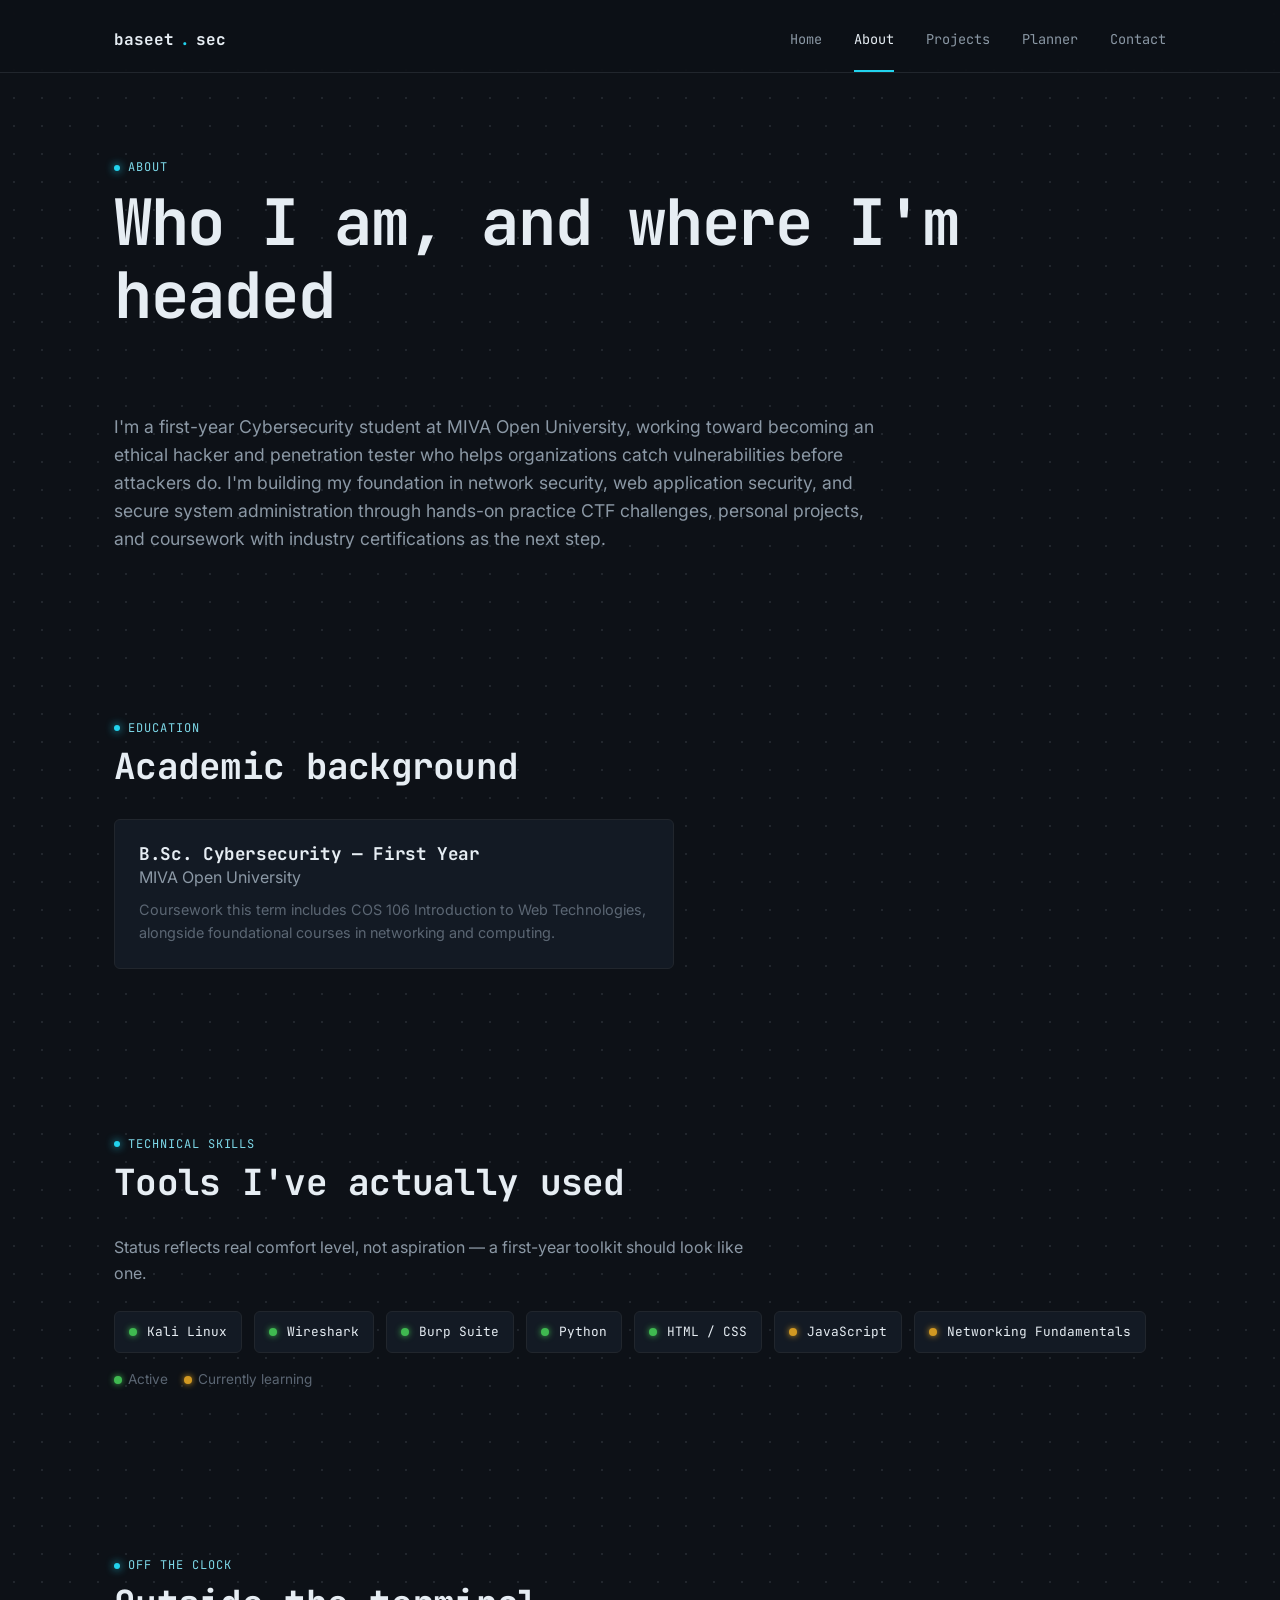
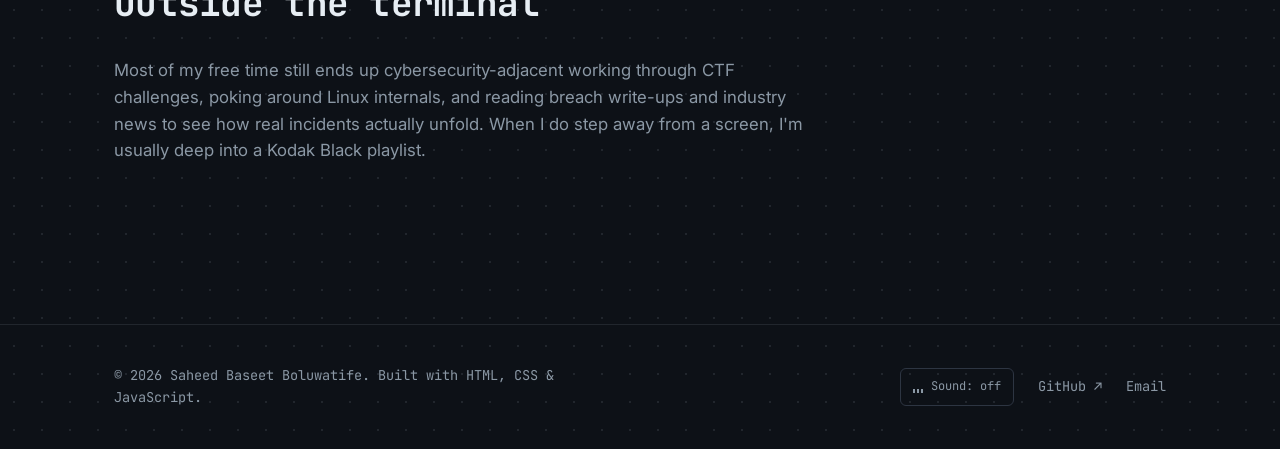
==== about.html @ b49e7299 "Initial commit: full portfolio site" ====
<!DOCTYPE html>
<html lang="en">
<head>
  <meta charset="UTF-8" />
  <meta name="viewport" content="width=device-width, initial-scale=1.0" />
  <title>About | Saheed Baseet Boluwatife</title>
  <meta name="description" content="Educational background, career goals, technical skills, and interests of Saheed Baseet Boluwatife." />
  <link rel="preconnect" href="https://fonts.googleapis.com" />
  <link rel="preconnect" href="https://fonts.gstatic.com" crossorigin />
  <link href="https://fonts.googleapis.com/css2?family=JetBrains+Mono:wght@400;500;700&family=Inter:wght@400;500;600&display=swap" rel="stylesheet" />
  <link rel="stylesheet" href="css/style.css" />
</head>
<body>

  <header class="site-header">
    <nav class="navbar container" aria-label="Primary">
      <a href="index.html" class="nav-brand">baseet<span class="brand-dot">.</span>sec</a>
      <button class="nav-toggle" aria-label="Toggle navigation menu" aria-expanded="false">
        <span></span><span></span><span></span>
      </button>
      <ul class="nav-links">
        <li><a href="index.html">Home</a></li>
        <li><a href="about.html" aria-current="page">About</a></li>
        <li><a href="projects.html">Projects</a></li>
        <li><a href="planner.html">Planner</a></li>
        <li><a href="contact.html">Contact</a></li>
      </ul>
    </nav>
  </header>

  <main>
    <!-- ============ PAGE HEADER ============ -->
    <section class="container reveal" style="padding-bottom: 0;">
      <p class="eyebrow">About</p>
      <h1>Who I am, and where I'm headed</h1>
    </section>

    <!-- ============ BIO ============ -->
    <section class="container reveal">
      <p style="font-size: 1.1rem; max-width: 70ch;">
        I'm a first-year Cybersecurity student at MIVA Open University, working toward becoming
        an ethical hacker and penetration tester who helps organizations catch vulnerabilities
        before attackers do. I'm building my foundation in network security, web application
        security, and secure system administration through hands-on practice CTF challenges,
        personal projects, and coursework with industry certifications as the next step.
      </p>
    </section>

    <!-- ============ EDUCATION ============ -->
    <section class="container reveal">
      <p class="eyebrow">Education</p>
      <h2>Academic background</h2>
      <div class="card" style="max-width: 560px;">
        <h3>B.Sc. Cybersecurity — First Year</h3>
        <p>MIVA Open University</p>
        <p style="margin-top: 8px; font-size: 0.9rem; color: var(--text-tertiary);">
          Coursework this term includes COS 106 Introduction to Web Technologies, alongside
          foundational courses in networking and computing.
        </p>
      </div>
    </section>

    <!-- ============ SKILLS ============ -->
    <section class="container reveal">
      <p class="eyebrow">Technical Skills</p>
      <h2>Tools I've actually used</h2>
      <p style="margin-bottom: 24px;">
        Status reflects real comfort level, not aspiration — a first-year toolkit should look
        like one.
      </p>
      <div class="skills-grid">
        <span class="status-chip"><span class="light light-active"></span>Kali Linux</span>
        <span class="status-chip"><span class="light light-active"></span>Wireshark</span>
        <span class="status-chip"><span class="light light-active"></span>Burp Suite</span>
        <span class="status-chip"><span class="light light-active"></span>Python</span>
        <span class="status-chip"><span class="light light-active"></span>HTML / CSS</span>
        <span class="status-chip"><span class="light light-learning"></span>JavaScript</span>
        <span class="status-chip"><span class="light light-learning"></span>Networking Fundamentals</span>
      </div>
      <p style="margin-top: 16px; font-size: 0.85rem; color: var(--text-tertiary);">
        <span class="light light-active" style="display:inline-block; width:8px; height:8px; border-radius:50%; margin-right:6px; vertical-align:middle;"></span>Active &nbsp;&nbsp;
        <span class="light light-learning" style="display:inline-block; width:8px; height:8px; border-radius:50%; margin-right:6px; vertical-align:middle;"></span>Currently learning
      </p>
    </section>

    <!-- ============ HOBBIES ============ -->
    <section class="container reveal">
      <p class="eyebrow">Off the Clock</p>
      <h2>Outside the terminal</h2>
      <p style="font-size: 1.05rem; max-width: 65ch;">
        Most of my free time still ends up cybersecurity-adjacent working through CTF
        challenges, poking around Linux internals, and reading breach write-ups and industry
        news to see how real incidents actually unfold. When I do step away from a screen,
        I'm usually deep into a Kodak Black playlist.
      </p>
    </section>
  </main>

  <footer class="site-footer">
    <div class="container footer-inner">
      <p class="footer-brand">&copy; 2026 Saheed Baseet Boluwatife. Built with HTML, CSS &amp; JavaScript.</p>
      <div class="footer-links">
        <button class="audio-toggle" data-audio-toggle type="button" aria-pressed="false">
          <span class="bars"><span></span><span></span><span></span></span>
          <span data-audio-label>Sound: off</span>
        </button>
        <a href="https://github.com/baseetsec" target="_blank" rel="noopener noreferrer">GitHub ↗</a>
        <a href="mailto:baseetboluwat@gmail.com">Email</a>
      </div>
    </div>
  </footer>

  <audio data-ambient-audio loop preload="none">
    <source src="assets/audio/ambient-terminal.mp3" type="audio/mpeg" />
  </audio>

  <script src="js/main.js"></script>
</body>
</html>
---- css/style.css ----
/* ==========================================================================
   COS 106 Term Project — Saheed Baseet Boluwatife
   Design system: SOC-analyst dashboard aesthetic
   One 8px spacing unit, one radius, one transition curve — used everywhere.
   ========================================================================== */

/* ---------- Reset ---------- */
*,
*::before,
*::after {
  box-sizing: border-box;
  margin: 0;
  padding: 0;
}

html {
  scroll-behavior: smooth;
  overflow-x: hidden;
}

@media (prefers-reduced-motion: reduce) {
  html {
    scroll-behavior: auto;
  }
  *,
  *::before,
  *::after {
    animation-duration: 0.01ms !important;
    animation-iteration-count: 1 !important;
    transition-duration: 0.01ms !important;
    scroll-behavior: auto !important;
  }
}

img {
  max-width: 100%;
  display: block;
}

a {
  color: inherit;
  text-decoration: none;
}

ul {
  list-style: none;
}

button {
  font: inherit;
  cursor: pointer;
  border: none;
  background: none;
}

input,
textarea {
  font: inherit;
}

/* ---------- Design tokens ---------- */
:root {
  --bg-primary: #0d1117;
  --bg-elevated: #131a24;
  --bg-elevated-hover: #182030;

  --accent: #22d3ee;
  --accent-dim: rgba(34, 211, 238, 0.2);
  --accent-faint: rgba(34, 211, 238, 0.08);
  --accent-text: #7dd8e8;

  --text-primary: #e6edf3;
  --text-secondary: #8b98a5;
  --text-tertiary: #5b6673;

  --severity-critical: #f85149;
  --severity-critical-bg: rgba(248, 81, 73, 0.12);
  --severity-high: #f0883e;
  --severity-high-bg: rgba(240, 136, 62, 0.12);
  --severity-medium: #d29922;
  --severity-medium-bg: rgba(210, 153, 34, 0.12);

  --border: #21262d;
  --border-hover: #2d3542;
  --radius: 6px;
  --unit: 8px;
  --transition: 200ms ease;

  --font-mono: 'JetBrains Mono', 'Space Mono', monospace;
  --font-sans: 'Inter', -apple-system, BlinkMacSystemFont, sans-serif;

  --max-width: 1100px;
}

/* ---------- Base ---------- */
body {
  background-color: var(--bg-primary);
  color: var(--text-primary);
  font-family: var(--font-sans);
  line-height: 1.6;
  min-height: 100vh;
  overflow-x: hidden;
  background-image: radial-gradient(var(--border) 1px, transparent 1px);
  background-size: 28px 28px;
}

a:focus-visible,
button:focus-visible,
input:focus-visible,
textarea:focus-visible {
  outline: 2px solid var(--accent);
  outline-offset: 2px;
  border-radius: 2px;
}

h1,
h2,
h3 {
  font-family: var(--font-mono);
  font-weight: 700;
  line-height: 1.15;
  letter-spacing: -0.02em;
}

h1 {
  font-size: clamp(2.5rem, 6vw, 4rem);
}

h2 {
  font-size: clamp(1.6rem, 3.5vw, 2.25rem);
  margin-bottom: calc(var(--unit) * 4);
}

h3 {
  font-size: 1.1rem;
}

p {
  color: var(--text-secondary);
  max-width: 65ch;
}

.container {
  max-width: var(--max-width);
  margin-inline: auto;
  padding-inline: calc(var(--unit) * 3);
}

section {
  padding-block: calc(var(--unit) * 10);
}

.eyebrow {
  font-family: var(--font-mono);
  font-size: 0.75rem;
  color: var(--accent-text);
  letter-spacing: 0.08em;
  text-transform: uppercase;
  display: inline-flex;
  align-items: center;
  gap: var(--unit);
  margin-bottom: var(--unit);
}

.eyebrow::before {
  content: '';
  width: 6px;
  height: 6px;
  border-radius: 50%;
  background: var(--accent);
  box-shadow: 0 0 8px var(--accent);
}

/* ---------- Buttons ---------- */
.btn {
  display: inline-flex;
  align-items: center;
  gap: var(--unit);
  font-family: var(--font-mono);
  font-size: 0.9rem;
  font-weight: 500;
  padding: calc(var(--unit) * 1.5) calc(var(--unit) * 3);
  border-radius: var(--radius);
  transition: all var(--transition);
  border: 1px solid transparent;
}

.btn-primary {
  background: var(--accent);
  color: var(--bg-primary);
}

.btn-primary:hover {
  box-shadow: 0 0 28px var(--accent-dim);
  transform: translateY(-2px) scale(1.02);
}

.btn-outline {
  border-color: var(--border-hover);
  color: var(--text-primary);
}

.btn-outline:hover {
  border-color: var(--accent);
  color: var(--accent-text);
  transform: translateY(-2px);
}

/* ---------- Nav ---------- */
.site-header {
  position: sticky;
  top: 0;
  z-index: 100;
  background: rgba(13, 17, 23, 0.85);
  backdrop-filter: blur(8px);
  border-bottom: 1px solid var(--border);
}

.navbar {
  display: flex;
  align-items: center;
  justify-content: space-between;
  padding-block: var(--unit) calc(var(--unit) * -1);
  height: calc(var(--unit) * 9);
}

.nav-brand {
  font-family: var(--font-mono);
  font-weight: 700;
  font-size: 1rem;
  color: var(--text-primary);
  display: flex;
  align-items: center;
  gap: calc(var(--unit) * 0.75);
}

.nav-brand .brand-dot {
  color: var(--accent);
}

.nav-toggle {
  display: none;
  flex-direction: column;
  gap: 5px;
  padding: var(--unit);
}

.nav-toggle span {
  width: 22px;
  height: 2px;
  background: var(--text-primary);
  transition: transform var(--transition), opacity var(--transition);
}

.nav-toggle[aria-expanded="true"] span:nth-child(1) {
  transform: translateY(7px) rotate(45deg);
}

.nav-toggle[aria-expanded="true"] span:nth-child(2) {
  opacity: 0;
}

.nav-toggle[aria-expanded="true"] span:nth-child(3) {
  transform: translateY(-7px) rotate(-45deg);
}

.nav-links {
  display: flex;
  gap: calc(var(--unit) * 4);
  font-family: var(--font-mono);
  font-size: 0.85rem;
}

.nav-links a {
  position: relative;
  padding-block: calc(var(--unit) * 3);
  color: var(--text-secondary);
  transition: color var(--transition);
}

.nav-links a::after {
  content: '';
  position: absolute;
  left: 0;
  bottom: 0;
  width: 100%;
  height: 2px;
  background: var(--accent);
  transform: scaleX(0);
  transform-origin: left;
  transition: transform var(--transition);
}

.nav-links a:hover,
.nav-links a[aria-current="page"] {
  color: var(--text-primary);
}

.nav-links a:hover::after,
.nav-links a[aria-current="page"]::after {
  transform: scaleX(1);
}

/* ---------- Hero ---------- */
.hero {
  position: relative;
  padding-block: calc(var(--unit) * 12) calc(var(--unit) * 10);
  display: grid;
  grid-template-columns: 1.2fr 0.8fr;
  gap: calc(var(--unit) * 6);
  align-items: center;
  overflow: visible;
}

.hero::before {
  content: '';
  position: absolute;
  top: -10%;
  left: 10%;
  width: 480px;
  height: 480px;
  background: radial-gradient(circle, var(--accent-faint) 0%, transparent 70%);
  pointer-events: none;
  z-index: -1;
}

.hero-text .eyebrow {
  margin-bottom: calc(var(--unit) * 2);
}

.hero-name {
  margin-bottom: var(--unit);
}

.hero-tagline {
  font-family: var(--font-mono);
  color: var(--accent-text);
  font-size: clamp(1rem, 2vw, 1.25rem);
  margin-bottom: calc(var(--unit) * 3);
  min-height: 1.5em;
}

.hero-tagline .cursor {
  display: inline-block;
  width: 0.55ch;
  background: var(--accent);
  margin-left: 2px;
  animation: blink 1s step-end infinite;
}

@keyframes blink {
  0%, 50% { opacity: 1; }
  51%, 100% { opacity: 0; }
}

.hero-bio {
  margin-bottom: calc(var(--unit) * 4);
  font-size: 1.05rem;
}

.hero-actions {
  display: flex;
  gap: calc(var(--unit) * 2);
  flex-wrap: wrap;
}

.hero-photo-frame {
  position: relative;
  border: 1px solid var(--border);
  border-radius: var(--radius);
  padding: calc(var(--unit) * 1.5);
  background: var(--bg-elevated);
  transition: transform var(--transition);
}

.hero-photo-frame:hover {
  transform: translateY(-4px);
}

.hero-photo-frame img {
  border-radius: calc(var(--radius) - 2px);
  aspect-ratio: 4 / 5;
  object-fit: cover;
  width: 100%;
}

.hero-photo-frame::before {
  content: '';
  position: absolute;
  inset: -1px;
  border-radius: var(--radius);
  border: 1px solid var(--accent-dim);
  pointer-events: none;
}

.photo-tag {
  position: absolute;
  bottom: calc(var(--unit) * 3);
  left: calc(var(--unit) * 3);
  background: rgba(13, 17, 23, 0.85);
  backdrop-filter: blur(4px);
  border: 1px solid var(--border-hover);
  border-radius: var(--radius);
  padding: calc(var(--unit) * 0.75) var(--unit);
  font-family: var(--font-mono);
  font-size: 0.7rem;
  color: var(--accent-text);
  display: flex;
  align-items: center;
  gap: calc(var(--unit) * 0.75);
}

.photo-tag .dot {
  width: 6px;
  height: 6px;
  border-radius: 50%;
  background: #3fb950;
}

/* ---------- Utility ---------- */
.sr-only {
  position: absolute;
  width: 1px;
  height: 1px;
  padding: 0;
  margin: -1px;
  overflow: hidden;
  clip: rect(0, 0, 0, 0);
  white-space: nowrap;
  border: 0;
}

/* ---------- Stats strip ---------- */
.stats-strip {
  display: grid;
  grid-template-columns: repeat(auto-fit, minmax(150px, 1fr));
  gap: calc(var(--unit) * 3);
  padding-block: calc(var(--unit) * 4) !important;
  border-top: 1px solid var(--border);
  border-bottom: 1px solid var(--border);
}

.stat-item {
  display: flex;
  flex-direction: column;
  gap: calc(var(--unit) * 0.5);
  text-align: center;
}

.stat-number {
  font-family: var(--font-mono);
  font-size: clamp(1.5rem, 3vw, 2rem);
  font-weight: 700;
  color: var(--accent);
}

.stat-label {
  font-family: var(--font-mono);
  font-size: 0.7rem;
  color: var(--text-secondary);
  text-transform: uppercase;
  letter-spacing: 0.04em;
}

/* ---------- Grids ---------- */
.focus-grid,
.services-grid {
  display: grid;
  grid-template-columns: repeat(auto-fit, minmax(220px, 1fr));
  gap: calc(var(--unit) * 3);
}

/* ---------- Tables (homepage preview + planner log) ---------- */
.preview-table {
  width: 100%;
  border-collapse: collapse;
  font-size: 0.9rem;
  border: 1px solid var(--border);
  border-radius: var(--radius);
  overflow: hidden;
}

.preview-table th,
.preview-table td {
  text-align: left;
  padding: calc(var(--unit) * 1.75) calc(var(--unit) * 2);
  border-bottom: 1px solid var(--border);
}

.preview-table th {
  font-family: var(--font-mono);
  font-size: 0.75rem;
  text-transform: uppercase;
  letter-spacing: 0.05em;
  color: var(--text-secondary);
  background: var(--bg-elevated);
}

.preview-table tbody tr {
  background: var(--bg-primary);
  transition: background var(--transition);
}

.preview-table tbody tr:hover {
  background: var(--bg-elevated);
}

.preview-table tbody tr:last-child td {
  border-bottom: none;
}

@media (max-width: 640px) {
  .preview-table {
    font-size: 0.8rem;
  }
  .preview-table th,
  .preview-table td {
    padding: var(--unit) calc(var(--unit) * 1.25);
  }
}

/* ---------- Cards ---------- */
.card {
  background: var(--bg-elevated);
  border: 1px solid var(--border);
  border-radius: var(--radius);
  padding: calc(var(--unit) * 3);
  transition: border-color var(--transition), transform var(--transition), box-shadow var(--transition);
}

.card:hover {
  border-color: var(--accent);
  transform: translateY(-5px);
  box-shadow: 0 14px 32px rgba(0, 0, 0, 0.45), 0 0 0 1px var(--accent-dim);
}

.skills-grid {
  display: flex;
  flex-wrap: wrap;
  gap: calc(var(--unit) * 1.5);
}

/* ---------- Entropy analyzer page ---------- */
.analyzer-body {
  padding: calc(var(--unit) * 3);
  display: flex;
  flex-direction: column;
  gap: calc(var(--unit) * 4);
}

.password-input-row {
  display: flex;
  gap: calc(var(--unit) * 1.5);
}

.password-input-row input {
  flex: 1;
  background: var(--bg-elevated);
  border: 1px solid var(--border);
  border-radius: var(--radius);
  padding: calc(var(--unit) * 1.5) calc(var(--unit) * 2);
  color: var(--text-primary);
  font-family: var(--font-mono);
  transition: border-color var(--transition);
}

.password-input-row input:focus {
  border-color: var(--accent);
}

.entropy-readout-header {
  margin-bottom: calc(var(--unit) * 1.5);
}

.entropy-rating {
  margin-top: calc(var(--unit) * 1.5);
  font-family: var(--font-mono);
  font-size: 0.9rem;
  color: var(--text-secondary);
}

.entropy-rating.severity-critical { color: var(--severity-critical); }
.entropy-rating.severity-high { color: var(--severity-high); }
.entropy-rating.severity-medium { color: var(--severity-medium); }

.entropy-fill.severity-critical { background: var(--severity-critical); box-shadow: 0 0 10px rgba(248, 81, 73, 0.4); }
.entropy-fill.severity-high { background: var(--severity-high); box-shadow: 0 0 10px rgba(240, 136, 62, 0.4); }
.entropy-fill.severity-medium { background: var(--severity-medium); box-shadow: 0 0 10px rgba(210, 153, 34, 0.4); }

.findings-panel {
  border-top: 1px solid var(--border);
  padding-top: calc(var(--unit) * 3);
}

.findings-list {
  display: flex;
  flex-direction: column;
  gap: calc(var(--unit) * 2);
}

.finding-row {
  display: flex;
  gap: calc(var(--unit) * 2);
  align-items: flex-start;
  padding: calc(var(--unit) * 2);
  background: var(--bg-elevated-hover);
  border: 1px solid var(--border);
  border-radius: var(--radius);
}

.finding-row strong {
  display: block;
  font-family: var(--font-mono);
  font-size: 0.9rem;
  color: var(--text-primary);
  margin-bottom: calc(var(--unit) * 0.5);
}

.finding-row p {
  font-size: 0.85rem;
  margin: 0;
}

@media (max-width: 560px) {
  .password-input-row {
    flex-direction: column;
  }
}

/* ---------- Contact page ---------- */
.contact-grid {
  display: grid;
  grid-template-columns: 1.4fr 1fr;
  gap: calc(var(--unit) * 5);
  align-items: start;
}

.contact-form {
  display: flex;
  flex-direction: column;
  gap: calc(var(--unit) * 2.5);
}

.form-field {
  display: flex;
  flex-direction: column;
  gap: calc(var(--unit) * 0.75);
}

.form-field label {
  font-family: var(--font-mono);
  font-size: 0.8rem;
  color: var(--text-secondary);
}

.form-field input,
.form-field textarea {
  background: var(--bg-elevated);
  border: 1px solid var(--border);
  border-radius: var(--radius);
  padding: calc(var(--unit) * 1.5) calc(var(--unit) * 2);
  color: var(--text-primary);
  resize: vertical;
  transition: border-color var(--transition);
}

.form-field input:focus,
.form-field textarea:focus {
  border-color: var(--accent);
}

.form-field input.has-error,
.form-field textarea.has-error {
  border-color: var(--severity-critical);
}

.form-error {
  font-family: var(--font-mono);
  font-size: 0.75rem;
  color: var(--severity-critical);
  min-height: 1em;
}

.form-success {
  font-family: var(--font-mono);
  font-size: 0.85rem;
  color: #3fb950;
  background: rgba(63, 185, 80, 0.1);
  border: 1px solid rgba(63, 185, 80, 0.3);
  border-radius: var(--radius);
  padding: calc(var(--unit) * 1.5) calc(var(--unit) * 2);
}

.contact-list {
  display: flex;
  flex-direction: column;
  gap: calc(var(--unit) * 2);
  margin-top: calc(var(--unit) * 2);
}

.contact-list li {
  display: flex;
  flex-direction: column;
  gap: calc(var(--unit) * 0.5);
}

.contact-label {
  font-family: var(--font-mono);
  font-size: 0.7rem;
  text-transform: uppercase;
  letter-spacing: 0.05em;
  color: var(--text-tertiary);
}

.contact-list a {
  color: var(--accent-text);
  transition: color var(--transition);
}

.contact-list a:hover {
  color: var(--accent);
  text-decoration: underline;
}

@media (max-width: 860px) {
  .contact-grid {
    grid-template-columns: 1fr;
  }
}

/* ---------- Progress panel ---------- */
.progress-panel {
  border: 1px solid var(--border);
  border-radius: var(--radius);
  background: var(--bg-elevated);
  padding: calc(var(--unit) * 2.5) calc(var(--unit) * 3);
}

.progress-panel-header {
  display: flex;
  justify-content: space-between;
  align-items: baseline;
  flex-wrap: wrap;
  gap: var(--unit);
  margin-bottom: calc(var(--unit) * 1.5);
}

.progress-label {
  font-family: var(--font-mono);
  font-size: 0.9rem;
  color: var(--accent-text);
}

.progress-count {
  font-family: var(--font-mono);
  font-size: 0.8rem;
  color: var(--text-secondary);
}

.progress-track {
  width: 100%;
  height: 8px;
  border-radius: 999px;
  background: var(--bg-primary);
  border: 1px solid var(--border);
  overflow: hidden;
}

.progress-fill {
  height: 100%;
  width: 0%;
  background: var(--accent);
  box-shadow: 0 0 10px var(--accent-dim);
  transition: width 300ms ease;
}

/* ---------- Task-add form ---------- */
.task-form {
  display: flex;
  gap: calc(var(--unit) * 1.5);
  flex-wrap: wrap;
}

.task-form input {
  flex: 1;
  min-width: 220px;
  background: var(--bg-elevated);
  border: 1px solid var(--border);
  border-radius: var(--radius);
  padding: calc(var(--unit) * 1.5) calc(var(--unit) * 2);
  color: var(--text-primary);
  transition: border-color var(--transition);
}

.task-form input:focus {
  border-color: var(--accent);
}

.task-form input::placeholder {
  color: var(--text-tertiary);
}

/* ---------- Console panel ---------- */
.console-panel {
  border: 1px solid var(--border);
  border-radius: var(--radius);
  background: var(--bg-elevated);
  overflow: hidden;
}

.console-panel-header {
  display: flex;
  align-items: center;
  gap: calc(var(--unit) * 1);
  padding: calc(var(--unit) * 1.5) calc(var(--unit) * 2);
  border-bottom: 1px solid var(--border);
  background: var(--bg-elevated-hover);
}

.console-dot {
  width: 10px;
  height: 10px;
  border-radius: 50%;
}

.console-dot-red { background: var(--severity-critical); }
.console-dot-yellow { background: var(--severity-medium); }
.console-dot-green { background: #3fb950; }

.console-title {
  font-family: var(--font-mono);
  font-size: 0.75rem;
  color: var(--text-secondary);
  margin-left: var(--unit);
}

.task-list {
  display: flex;
  flex-direction: column;
}

.task-row {
  display: flex;
  align-items: center;
  gap: calc(var(--unit) * 2);
  padding: calc(var(--unit) * 2) calc(var(--unit) * 2.5);
  border-bottom: 1px solid var(--border);
  font-family: var(--font-mono);
  font-size: 0.9rem;
}

.task-row:last-child {
  border-bottom: none;
}

.task-check {
  flex-shrink: 0;
  width: 22px;
  height: 22px;
  border-radius: 4px;
  border: 1px solid var(--border-hover);
  display: flex;
  align-items: center;
  justify-content: center;
  color: var(--bg-primary);
  transition: all var(--transition);
}

.task-row.is-complete .task-check {
  background: var(--accent);
  border-color: var(--accent);
  animation: check-pop 260ms ease;
}

@keyframes check-pop {
  0% { transform: scale(0.6); }
  60% { transform: scale(1.15); }
  100% { transform: scale(1); }
}

.task-text {
  flex: 1;
  color: var(--text-primary);
  word-break: break-word;
  transition: color var(--transition);
}

.task-row.is-complete .task-text {
  color: var(--text-tertiary);
  text-decoration: line-through;
}

.task-delete {
  flex-shrink: 0;
  font-family: var(--font-mono);
  font-size: 0.75rem;
  color: var(--text-tertiary);
  padding: calc(var(--unit) * 0.75) var(--unit);
  border-radius: 4px;
  transition: all var(--transition);
}

.task-delete:hover {
  color: var(--severity-critical);
  background: var(--severity-critical-bg);
}

.empty-state {
  padding: calc(var(--unit) * 4) calc(var(--unit) * 2.5);
  text-align: center;
  font-family: var(--font-mono);
  font-size: 0.85rem;
  color: var(--text-tertiary);
}

@media (max-width: 560px) {
  .task-form {
    flex-direction: column;
  }
  .task-form button {
    width: 100%;
    justify-content: center;
  }
}

/* ---------- Filter bar ---------- */
.filter-bar {
  display: flex;
  flex-wrap: wrap;
  gap: calc(var(--unit) * 1.5);
  margin-bottom: calc(var(--unit) * 4);
}

.filter-btn {
  font-family: var(--font-mono);
  font-size: 0.8rem;
  color: var(--text-secondary);
  border: 1px solid var(--border-hover);
  border-radius: var(--radius);
  padding: calc(var(--unit) * 1.25) calc(var(--unit) * 2);
  transition: all var(--transition);
}

.filter-btn:hover {
  border-color: var(--accent);
  color: var(--accent-text);
}

.filter-btn.is-active {
  background: var(--accent);
  border-color: var(--accent);
  color: var(--bg-primary);
}

/* ---------- Project grid ---------- */
.project-grid {
  display: grid;
  grid-template-columns: repeat(auto-fit, minmax(300px, 1fr));
  gap: calc(var(--unit) * 3);
}

.project-card p {
  margin-block: calc(var(--unit) * 1.5) calc(var(--unit) * 2.5);
  font-size: 0.92rem;
}

.project-thumb {
  position: relative;
  border-radius: calc(var(--radius) - 2px);
  overflow: hidden;
  aspect-ratio: 16 / 10;
  margin-bottom: calc(var(--unit) * 2);
  background: var(--bg-elevated-hover);
  border: 1px solid var(--border);
}

.project-thumb img {
  width: 100%;
  height: 100%;
  object-fit: cover;
  transition: transform 400ms ease;
}

.project-card:hover .project-thumb img {
  transform: scale(1.04);
}

.project-thumb-fallback {
  display: flex;
  align-items: center;
  justify-content: center;
  height: 100%;
  font-family: var(--font-mono);
  font-size: 0.8rem;
  color: var(--text-tertiary);
}

.project-badge {
  position: absolute;
  top: calc(var(--unit) * 1.5);
  right: calc(var(--unit) * 1.5);
}

.project-link {
  font-size: 0.85rem;
  padding: calc(var(--unit) * 1.25) calc(var(--unit) * 2);
}

/* ---------- Status chips (skills) ---------- */
.status-chip {
  display: inline-flex;
  align-items: center;
  gap: calc(var(--unit) * 1.25);
  font-family: var(--font-mono);
  font-size: 0.8rem;
  border: 1px solid var(--border);
  border-radius: var(--radius);
  padding: calc(var(--unit) * 1.25) calc(var(--unit) * 1.75);
  background: var(--bg-elevated);
  transition: border-color var(--transition), transform var(--transition);
}

.status-chip:hover {
  border-color: var(--accent);
  transform: translateY(-2px);
}

.status-chip .light {
  width: 8px;
  height: 8px;
  border-radius: 50%;
  flex-shrink: 0;
}

.light-active {
  background: #3fb950;
  box-shadow: 0 0 6px #3fb950;
}

.light-learning {
  background: var(--severity-medium);
  box-shadow: 0 0 6px var(--severity-medium);
  animation: pulse 1.6s ease-in-out infinite;
}

@keyframes pulse {
  0%, 100% { opacity: 1; }
  50% { opacity: 0.4; }
}

/* ---------- Severity badges (projects) ---------- */
.severity-badge {
  display: inline-flex;
  align-items: center;
  gap: calc(var(--unit) * 0.75);
  font-family: var(--font-mono);
  font-size: 0.7rem;
  font-weight: 700;
  letter-spacing: 0.05em;
  text-transform: uppercase;
  padding: calc(var(--unit) * 0.75) var(--unit);
  border-radius: 4px;
}

.severity-critical {
  color: var(--severity-critical);
  background: var(--severity-critical-bg);
  border: 1px solid rgba(248, 81, 73, 0.3);
}

.severity-high {
  color: var(--severity-high);
  background: var(--severity-high-bg);
  border: 1px solid rgba(240, 136, 62, 0.3);
}

.severity-medium {
  color: var(--severity-medium);
  background: var(--severity-medium-bg);
  border: 1px solid rgba(210, 153, 34, 0.3);
}

/* ---------- Scroll-reveal (Intersection Observer hook) ---------- */
.reveal {
  opacity: 0;
  transform: translateY(16px);
  transition: opacity 400ms ease, transform 400ms ease;
}

.reveal.is-visible {
  opacity: 1;
  transform: translateY(0);
}

/* ---------- Footer ---------- */
.site-footer {
  border-top: 1px solid var(--border);
  padding-block: calc(var(--unit) * 5);
  margin-top: calc(var(--unit) * 10);
}

.footer-inner {
  display: flex;
  justify-content: space-between;
  align-items: center;
  flex-wrap: wrap;
  gap: calc(var(--unit) * 3);
}

.footer-brand {
  font-family: var(--font-mono);
  color: var(--text-secondary);
  font-size: 0.85rem;
}

.footer-links {
  display: flex;
  gap: calc(var(--unit) * 3);
  align-items: center;
  font-family: var(--font-mono);
  font-size: 0.85rem;
}

.footer-links a {
  color: var(--text-secondary);
  transition: color var(--transition);
  display: inline-flex;
  align-items: center;
  gap: calc(var(--unit) * 0.75);
}

.footer-links a:hover {
  color: var(--accent-text);
}

/* ---------- Audio toggle ---------- */
.audio-toggle {
  display: inline-flex;
  align-items: center;
  gap: calc(var(--unit) * 1);
  font-family: var(--font-mono);
  font-size: 0.75rem;
  color: var(--text-secondary);
  border: 1px solid var(--border-hover);
  border-radius: var(--radius);
  padding: calc(var(--unit) * 1) calc(var(--unit) * 1.5);
  transition: all var(--transition);
}

.audio-toggle:hover {
  border-color: var(--accent);
  color: var(--accent-text);
}

.audio-toggle .bars {
  display: inline-flex;
  align-items: flex-end;
  gap: 2px;
  height: 12px;
}

.audio-toggle .bars span {
  width: 2px;
  background: currentColor;
  height: 4px;
  transition: height var(--transition);
}

.audio-toggle.playing .bars span {
  animation: bar-bounce 0.9s ease-in-out infinite;
}

.audio-toggle .bars span:nth-child(2) { animation-delay: 0.15s; }
.audio-toggle .bars span:nth-child(3) { animation-delay: 0.3s; }

@keyframes bar-bounce {
  0%, 100% { height: 4px; }
  50% { height: 12px; }
}

/* ---------- Responsive ---------- */
@media (max-width: 860px) {
  .hero {
    grid-template-columns: 1fr;
  }

  .hero::before {
    width: 260px;
    height: 260px;
    left: 0;
  }

  .hero-photo-frame {
    max-width: 320px;
    margin-inline: auto;
  }
}

@media (max-width: 640px) {
  section {
    padding-block: calc(var(--unit) * 6);
  }

  .hero {
    padding-block: calc(var(--unit) * 7) calc(var(--unit) * 5);
  }

  h1 {
    font-size: clamp(2rem, 9vw, 2.75rem);
  }

  .container {
    padding-inline: calc(var(--unit) * 2.5);
  }
}

@media (max-width: 720px) {
  .nav-toggle {
    display: flex;
  }

  .nav-links {
    position: absolute;
    top: 100%;
    left: 0;
    right: 0;
    background: var(--bg-primary);
    border-bottom: 1px solid var(--border);
    flex-direction: column;
    gap: 0;
    padding: var(--unit) 0;
    transform: scaleY(0);
    transform-origin: top;
    transition: transform var(--transition);
  }

  .nav-links.is-open {
    transform: scaleY(1);
  }

  .nav-links a {
    padding: calc(var(--unit) * 2) calc(var(--unit) * 3);
    width: 100%;
  }

  .nav-links a::after {
    display: none;
  }

  .footer-inner {
    flex-direction: column;
    align-items: flex-start;
  }
}
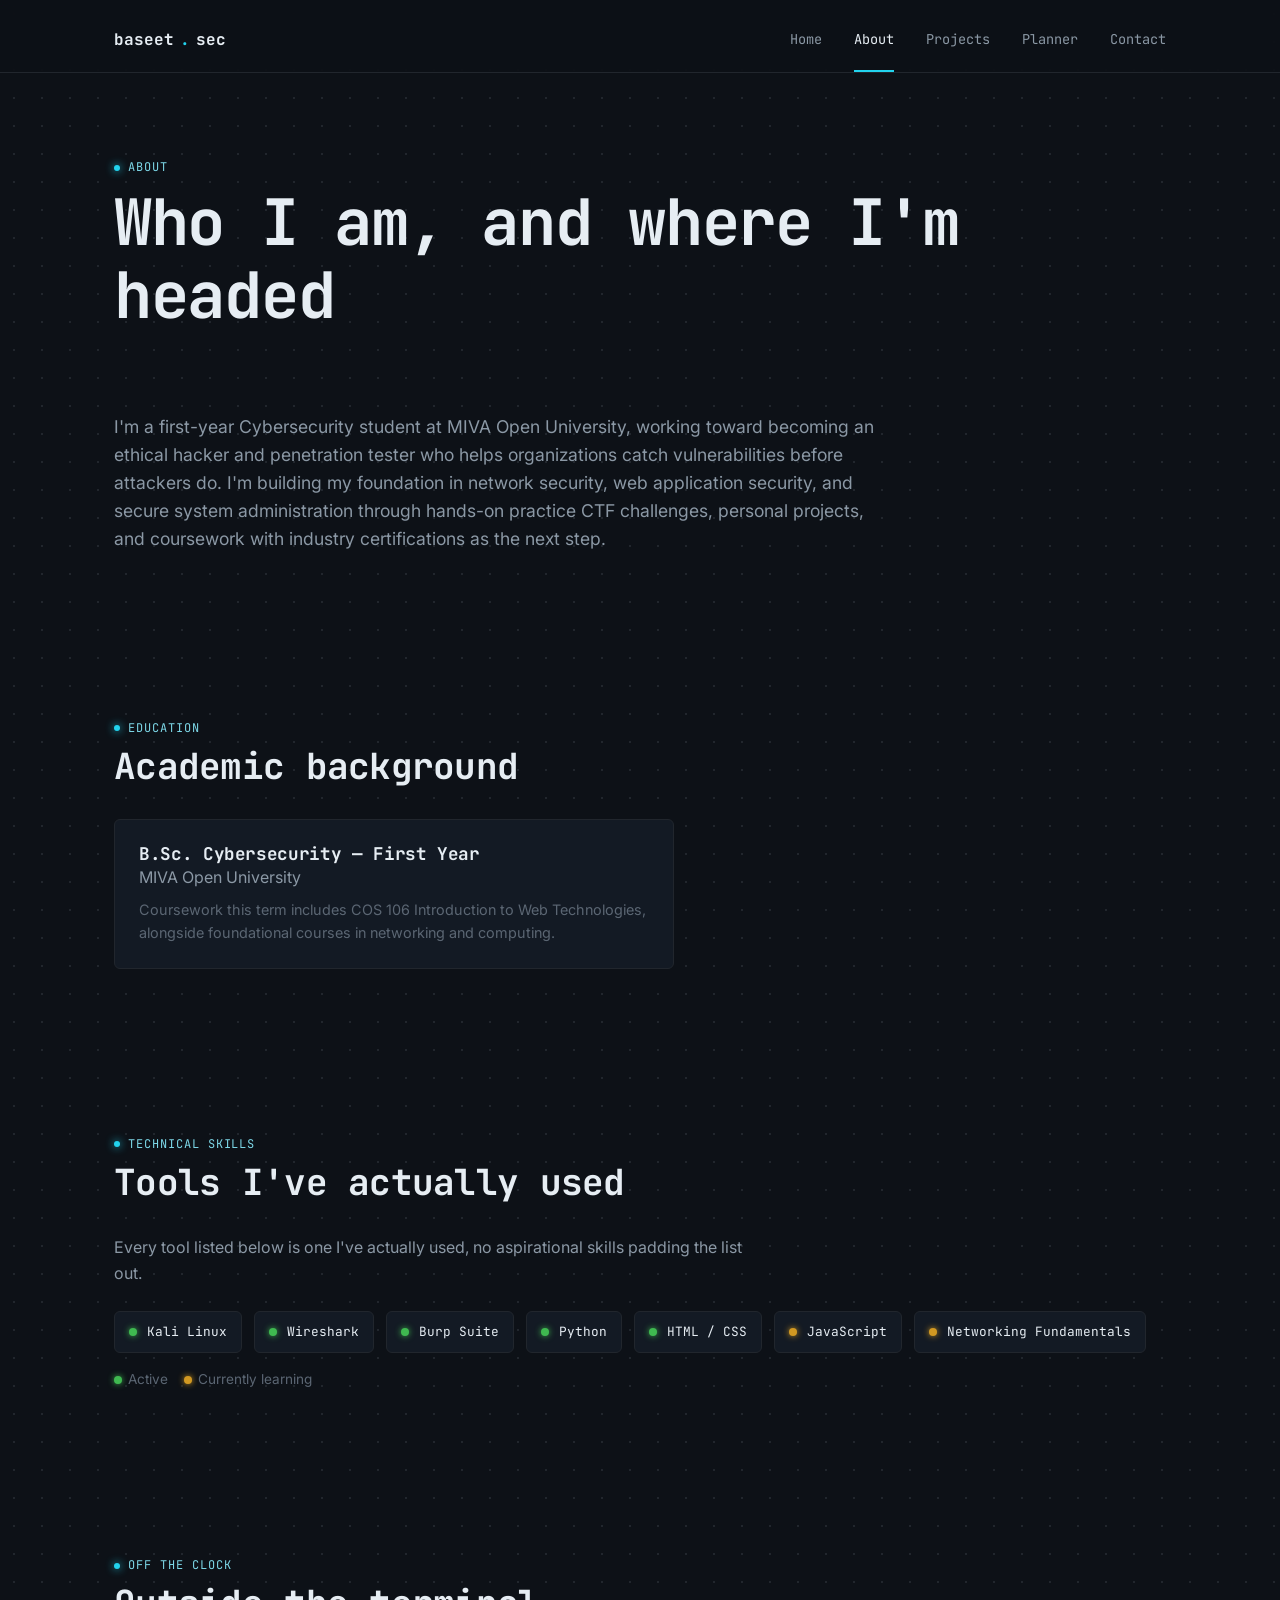
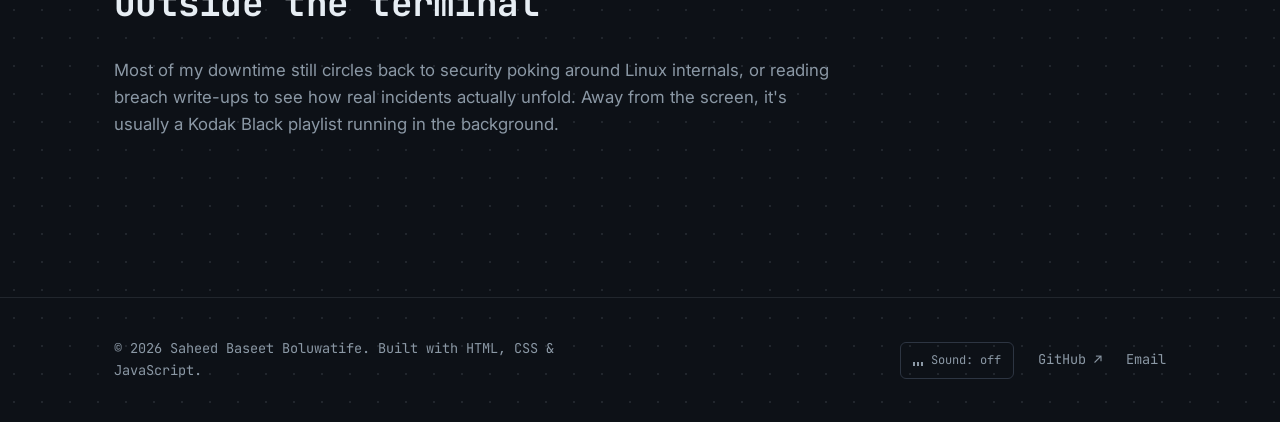
==== commit e159daf9: "Tighten About page copy" ====
--- a/about.html
+++ b/about.html
@@ -64,9 +64,9 @@
     <section class="container reveal">
       <p class="eyebrow">Technical Skills</p>
       <h2>Tools I've actually used</h2>
-      <p style="margin-bottom: 24px;">
-        Status reflects real comfort level, not aspiration — a first-year toolkit should look
-        like one.
+     <p style="margin-bottom: 24px;">
+        Every tool listed below is one I've actually used, no aspirational skills padding
+        the list out.
       </p>
       <div class="skills-grid">
         <span class="status-chip"><span class="light light-active"></span>Kali Linux</span>
@@ -88,10 +88,10 @@
       <p class="eyebrow">Off the Clock</p>
       <h2>Outside the terminal</h2>
       <p style="font-size: 1.05rem; max-width: 65ch;">
-        Most of my free time still ends up cybersecurity-adjacent working through CTF
-        challenges, poking around Linux internals, and reading breach write-ups and industry
-        news to see how real incidents actually unfold. When I do step away from a screen,
-        I'm usually deep into a Kodak Black playlist.
+        Most of my downtime still circles back to security poking around
+        Linux internals, or reading breach write-ups to see how real incidents actually
+        unfold. Away from the screen, it's usually a Kodak Black playlist running in the
+        background.
       </p>
     </section>
   </main>
--- a/css/style.css
+++ b/css/style.css
@@ -626,7 +626,120 @@
     flex-direction: column;
   }
 }
-
+/* ---------- OWASP scanner page ---------- */
+.scan-status {
+  display: flex;
+  align-items: center;
+  gap: calc(var(--unit) * 2);
+  padding: calc(var(--unit) * 3);
+  font-family: var(--font-mono);
+  font-size: 0.9rem;
+  color: var(--accent-text);
+}
+
+.scan-status-spinner {
+  width: 18px;
+  height: 18px;
+  border: 2px solid var(--border-hover);
+  border-top-color: var(--accent);
+  border-radius: 50%;
+  animation: spin 0.8s linear infinite;
+  flex-shrink: 0;
+}
+
+@keyframes spin {
+  to { transform: rotate(360deg); }
+}
+
+.scan-summary {
+  display: grid;
+  grid-template-columns: repeat(auto-fit, minmax(120px, 1fr));
+  gap: calc(var(--unit) * 2);
+  margin-bottom: calc(var(--unit) * 4);
+  padding-bottom: calc(var(--unit) * 3);
+  border-bottom: 1px solid var(--border);
+}
+
+.scan-summary-item {
+  display: flex;
+  flex-direction: column;
+  gap: calc(var(--unit) * 0.5);
+  text-align: center;
+  background: var(--bg-elevated-hover);
+  border: 1px solid var(--border);
+  border-radius: var(--radius);
+  padding: calc(var(--unit) * 2);
+}
+
+.scan-summary-value {
+  font-family: var(--font-mono);
+  font-size: 1.25rem;
+  font-weight: 700;
+  color: var(--text-primary);
+  word-break: break-word;
+}
+
+.severity-text-critical { color: var(--severity-critical); }
+.severity-text-high { color: var(--severity-high); }
+.severity-text-medium { color: var(--severity-medium); }
+
+.scan-summary-label {
+  font-family: var(--font-mono);
+  font-size: 0.7rem;
+  color: var(--text-secondary);
+  text-transform: uppercase;
+  letter-spacing: 0.04em;
+}
+
+.scan-findings-list {
+  display: flex;
+  flex-direction: column;
+  gap: calc(var(--unit) * 2.5);
+}
+
+.scan-finding-row {
+  padding: calc(var(--unit) * 2.5);
+  background: var(--bg-elevated-hover);
+  border: 1px solid var(--border);
+  border-radius: var(--radius);
+}
+
+.scan-finding-header {
+  display: flex;
+  align-items: center;
+  gap: calc(var(--unit) * 1.5);
+  margin-bottom: calc(var(--unit) * 1.5);
+  flex-wrap: wrap;
+}
+
+.scan-finding-category {
+  font-family: var(--font-mono);
+  font-size: 0.75rem;
+  color: var(--accent-text);
+}
+
+.scan-finding-title {
+  font-size: 1rem;
+  margin-bottom: calc(var(--unit) * 1);
+}
+
+.scan-finding-detail {
+  font-size: 0.9rem;
+  margin-bottom: calc(var(--unit) * 1.5);
+}
+
+.scan-finding-remediation {
+  font-size: 0.85rem;
+  color: var(--text-primary);
+  background: var(--bg-primary);
+  border-left: 2px solid var(--accent);
+  padding: calc(var(--unit) * 1.25) calc(var(--unit) * 1.5);
+  border-radius: 0 4px 4px 0;
+}
+
+.scan-finding-remediation strong {
+  color: var(--accent-text);
+}
 /* ---------- Contact page ---------- */
 .contact-grid {
   display: grid;
